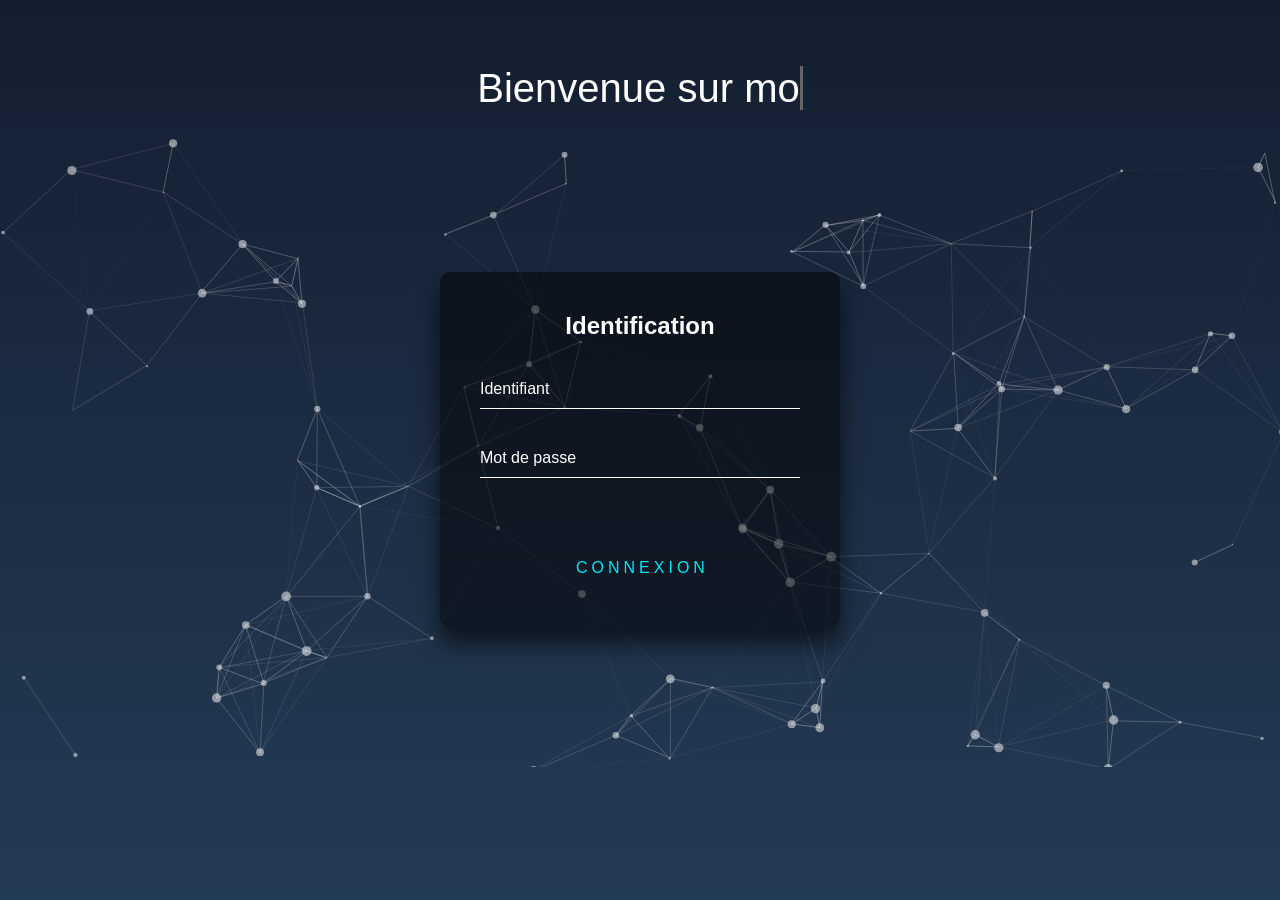
==== portfolio/index-login.html @ 303229c2 "first commit" ====
<!DOCTYPE html>
<html lang="en">
<head>
  <meta charset="UTF-8">
  <title>Identification</title>

  <link rel="stylesheet" type="text/css" href="css/login.css">
  <script src="js/login.js"></script>
    <link rel="icon" href="img/logo/person-fill-lock.svg" type="image/svg+xml">


</head>


<body>

<header>
    <h1>Bienvenue
      <span
              class="txt-rotate"
              data-period="2000"
              data-rotate='[ "sur mon Portfolio." ]'></span>
    </h1>
</header>


  <div id="particles-js">
    <script src="../particles.js-master/particles.js"></script>
    <script src="../particles.js-master/app.js"></script>
  </div>



<div class="login-box">
  <h2>Identification</h2>
  <form onsubmit="return validateForm(event)">
    <div class="user-box">
      <input type="text" id="username" name="" required="">
      <label>Identifiant</label>
    </div>
    <div class="user-box">
      <input type="password" id="password" name="" required="">
      <label>Mot de passe</label>
    </div>
    <div style="display: flex; justify-content: center;">
      <a href="#">
        <button style=" background-color: transparent;  border: none;" type="submit" class="login-button">
          <span></span>
          <span></span>
          <span></span>
          <span></span>
          Connexion
        </button>
      </a>
    </div>

    <p class="error-message" id="error-msg"></p>
  </form>
</div>

</body>
</html>
---- portfolio/css/login.css ----
html {
    height: 100%;
}
body {
    margin:0;
    padding:0;
    font-family: sans-serif;
    background: linear-gradient(#141e30, #243b55);
    overflow-y: hidden;
}

.login-box {
    position: absolute;
    top: 50%;
    left: 50%;
    width: 400px;
    padding: 40px;
    transform: translate(-50%, -50%);
    background: rgba(0,0,0,.5);
    box-sizing: border-box;
    box-shadow: 0 15px 25px rgba(0,0,0,.6);
    border-radius: 10px;
}

.login-box h2 {
    margin: 0 0 30px;
    padding: 0;
    color: #fff;
    text-align: center;
}

.login-box .user-box {
    position: relative;
}

.login-box .user-box input {
    width: 100%;
    padding: 10px 0;
    font-size: 16px;
    color: #fff;
    margin-bottom: 30px;
    border: none;
    border-bottom: 1px solid #fff;
    outline: none;
    background: transparent;
}
.login-box .user-box label {
    position: absolute;
    top:0;
    left: 0;
    padding: 10px 0;
    font-size: 16px;
    color: #fff;
    pointer-events: none;
    transition: .5s;
}

.login-box .user-box input:focus ~ label,
.login-box .user-box input:valid ~ label {
    top: -20px;
    left: 0;
    color: #03e9f4;
    font-size: 12px;
}

.login-box form a {
    position: relative;
    display: inline-block;

    color: #03e9f4;
    font-size: 16px;
    text-decoration: none;
    text-transform: uppercase;
    overflow: hidden;
    transition: .5s;
    margin-top: 40px;
    letter-spacing: 4px
}

.login-box a:hover {
    color: #fff;
    border-radius: 5px;
    box-shadow: 0 0 5px #03e9f4,
    0 0 25px #03e9f4,
    0 0 50px #03e9f4,
    0 0 100px #03e9f4;
}


.login-box a span {
    position: absolute;
    display: block;
}

.login-box a span:nth-child(1) {
    top: 0;
    left: -100%;
    width: 100%;
    height: 2px;
    background: linear-gradient(90deg, transparent, #03e9f4);
    animation: btn-anim1 1s linear infinite;
}

@keyframes btn-anim1 {
    0% {
        left: -100%;
    }
    50%,100% {
        left: 100%;
    }
}

.login-box a span:nth-child(2) {
    top: -100%;
    right: 0;
    width: 2px;
    height: 100%;
    background: linear-gradient(180deg, transparent, #03e9f4);
    animation: btn-anim2 1s linear infinite;
    animation-delay: .25s
}

@keyframes btn-anim2 {
    0% {
        top: -100%;
    }
    50%,100% {
        top: 100%;
    }
}

.login-box a span:nth-child(3) {
    bottom: 0;
    right: -100%;
    width: 100%;
    height: 2px;
    background: linear-gradient(270deg, transparent, #03e9f4);
    animation: btn-anim3 1s linear infinite;
    animation-delay: .5s
}

@keyframes btn-anim3 {
    0% {
        right: -100%;
    }
    50%,100% {
        right: 100%;
    }
}

.login-box a span:nth-child(4) {
    bottom: -100%;
    left: 0;
    width: 2px;
    height: 100%;
    background: linear-gradient(360deg, transparent, #03e9f4);
    animation: btn-anim4 1s linear infinite;
    animation-delay: .75s
}

@keyframes btn-anim4 {
    0% {
        bottom: -100%;
    }
    50%,100% {
        bottom: 100%;
    }
}

.login-button{
    color: #03e9f4;
    font-size: 16px;
    text-decoration: none;
    text-transform: uppercase;
    overflow: hidden;
    transition: .5s;
    letter-spacing: 4px;
    width: 140px;
    height: 40px;
   }

.error-message {
    display: none;
    color: red;
    margin-top: 10px;
}






h1 {
    font-weight: 200;
    margin: 0.4em 0;
    text-align: center;
    color: white;
    font-family: "aplle chancery", sans-serif;
    font-size: 2.5em;
    padding-top: 50px;
}
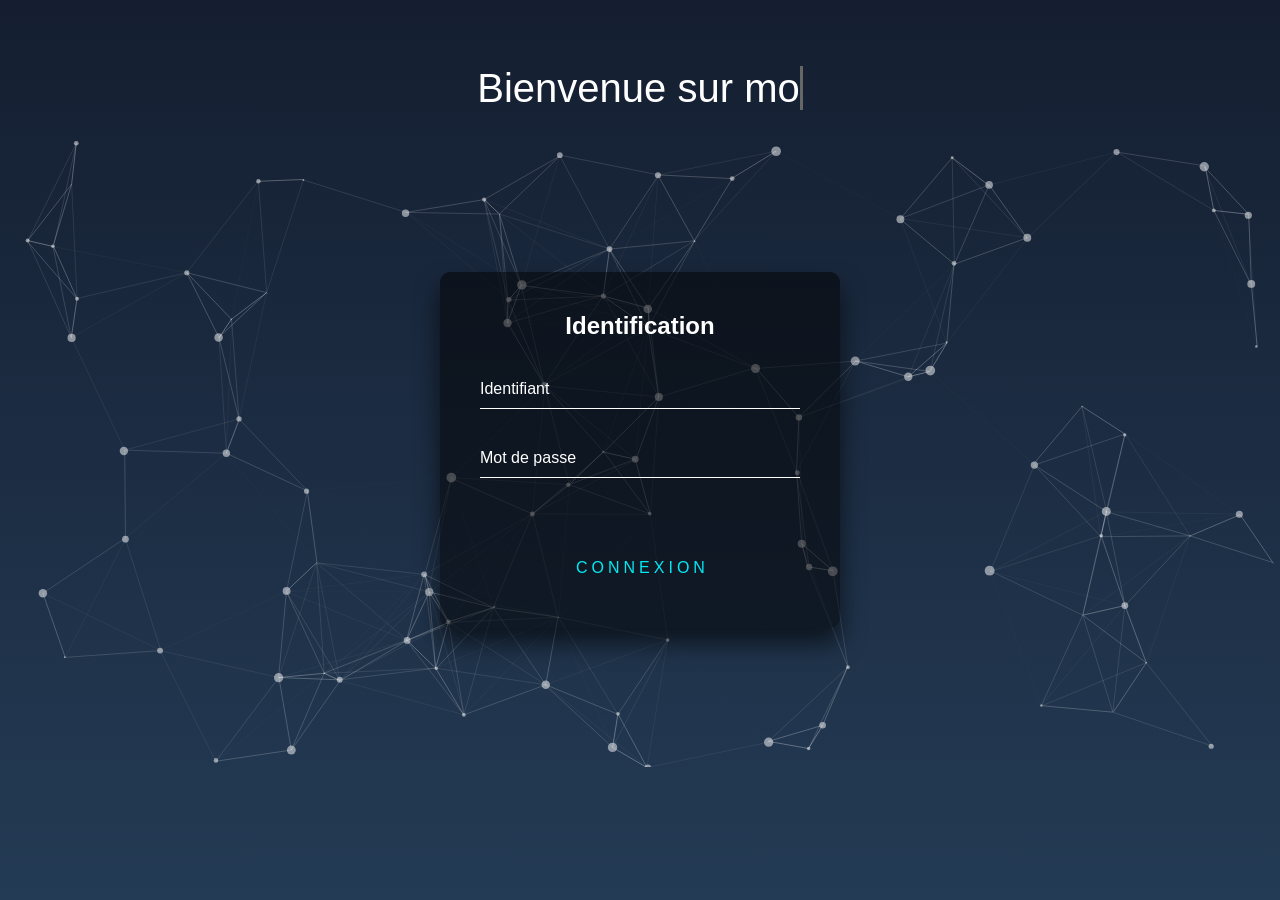
==== commit 36256432: "first commit" ====
--- a/portfolio/index-login.html
+++ b/portfolio/index-login.html
@@ -6,7 +6,13 @@
 
   <link rel="stylesheet" type="text/css" href="css/login.css">
   <script src="js/login.js"></script>
-    <link rel="icon" href="img/logo/person-fill-lock.svg" type="image/svg+xml">
+  <link rel="icon" href="img/logo/person-fill-lock.svg" type="image/svg+xml">
+
+  <script type="text/javascript">
+    document.addEventListener('contextmenu', function(e) {
+      e.preventDefault();
+    });
+  </script>
 
 
 </head>
